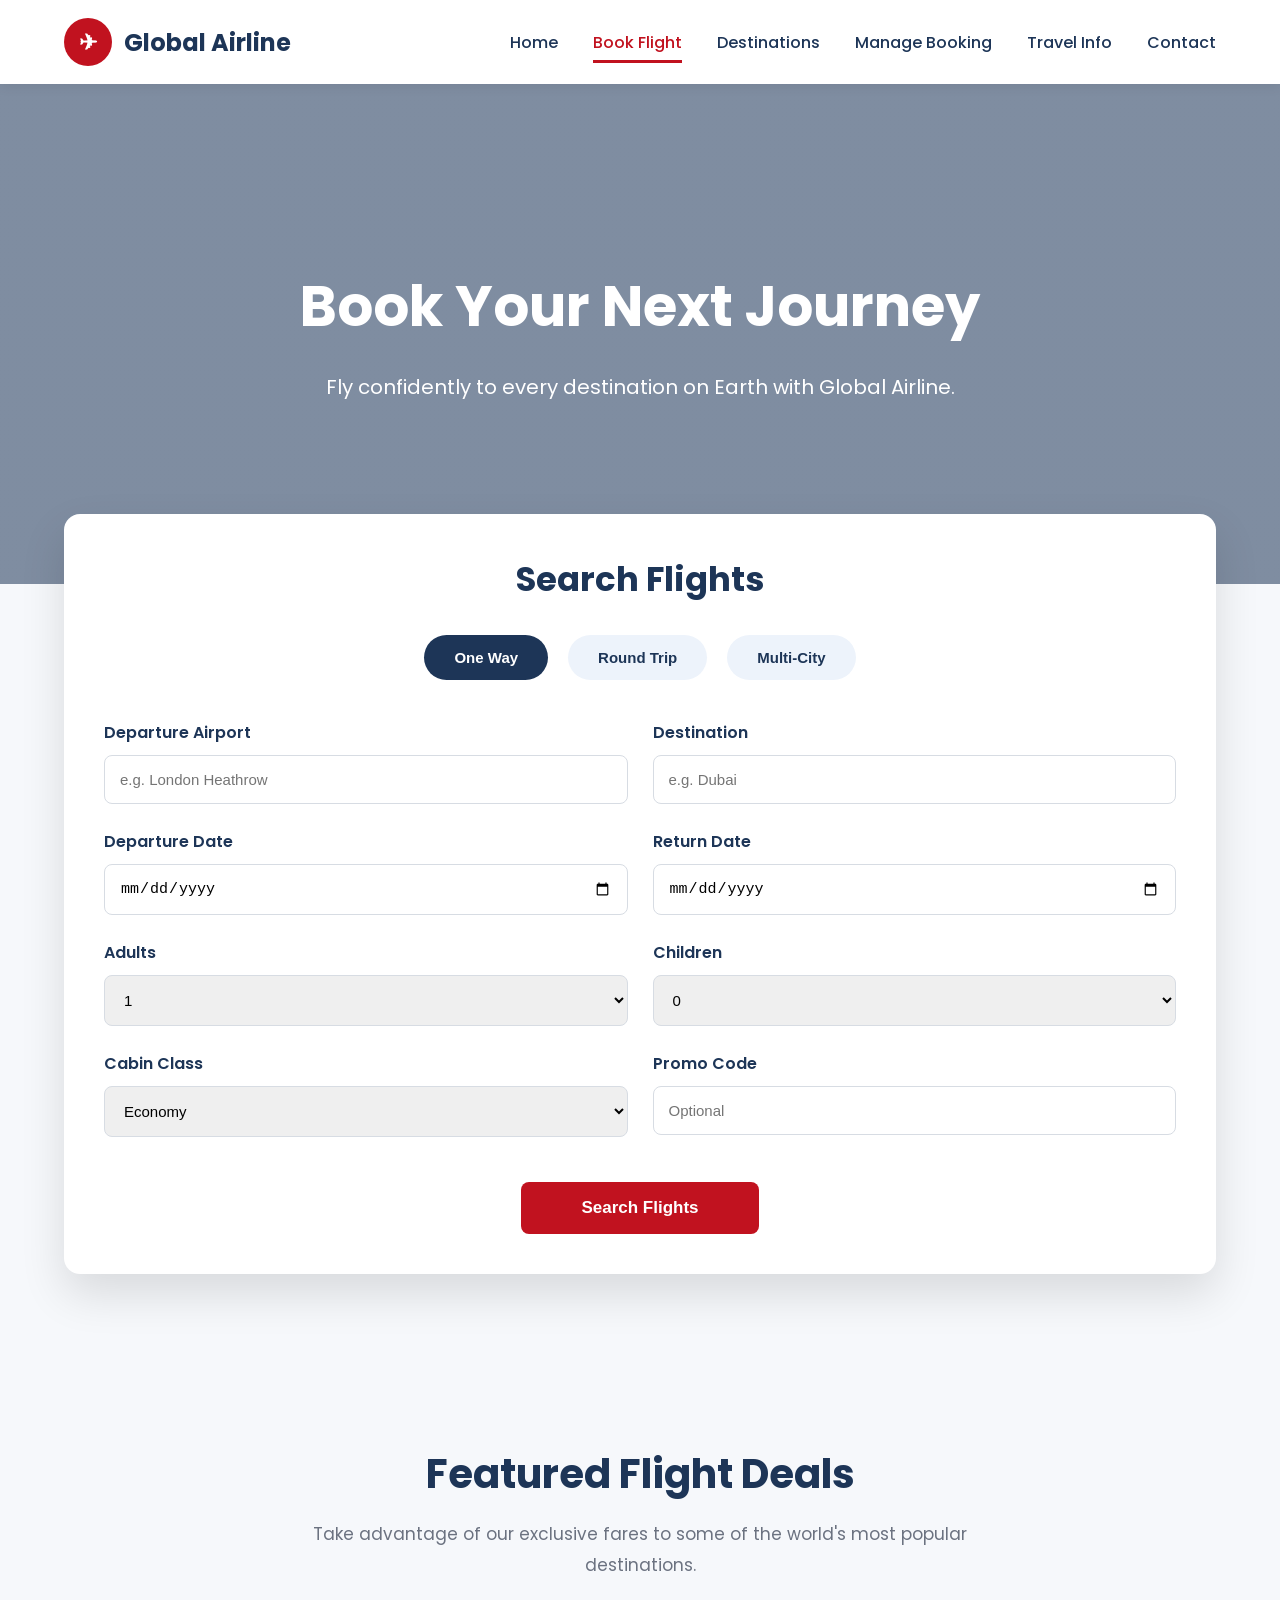
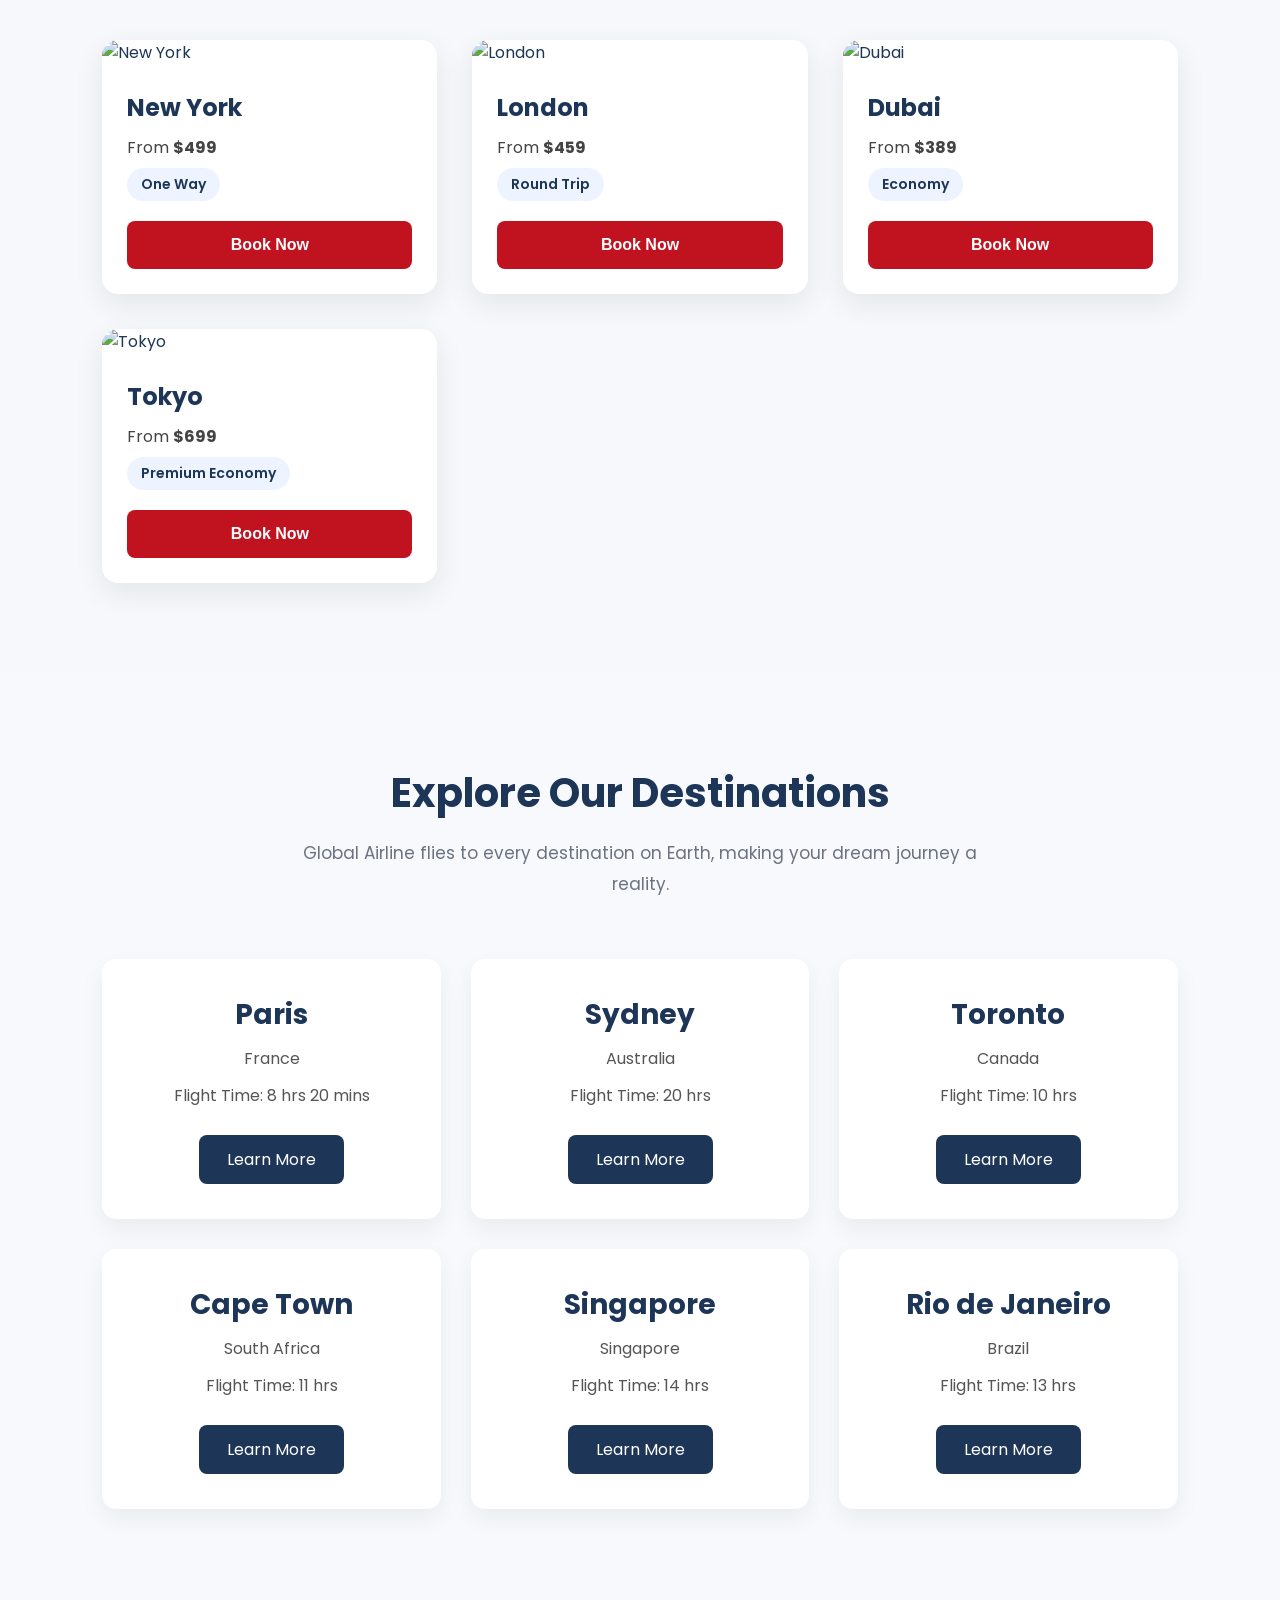
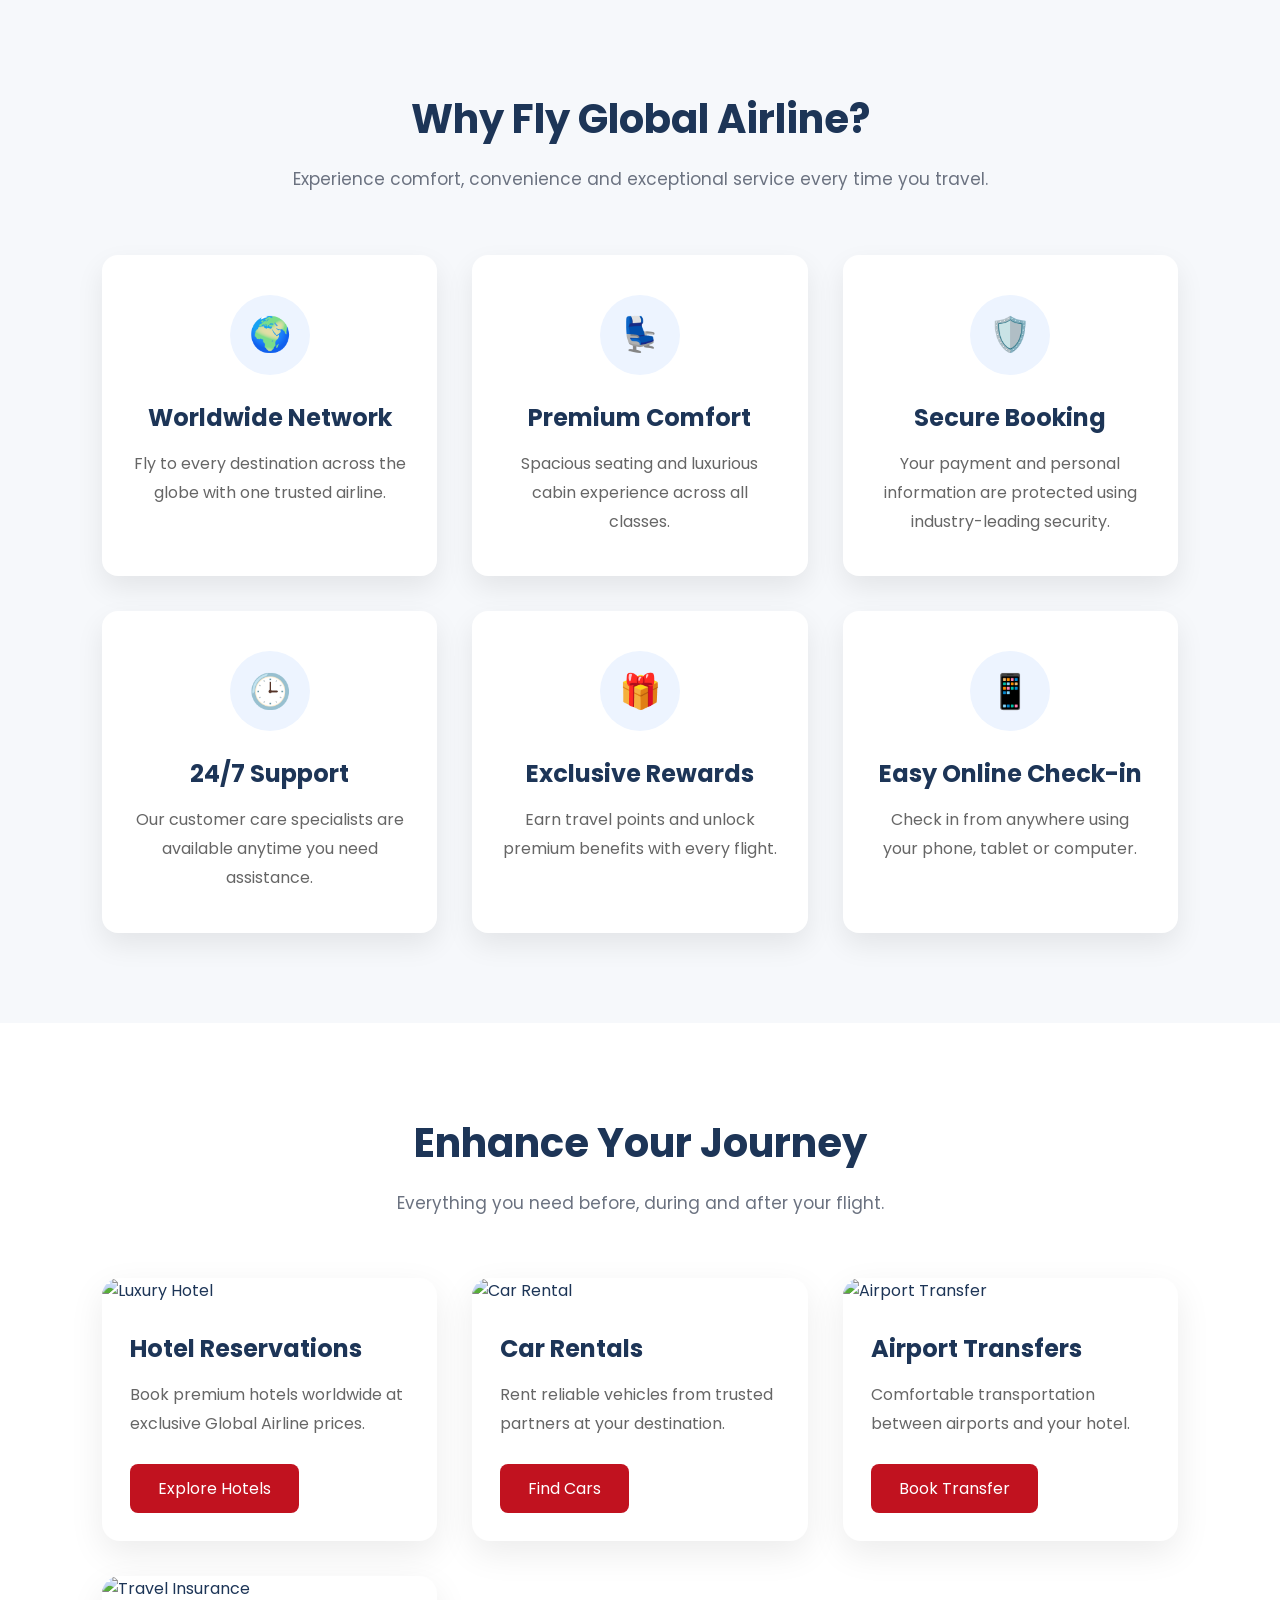
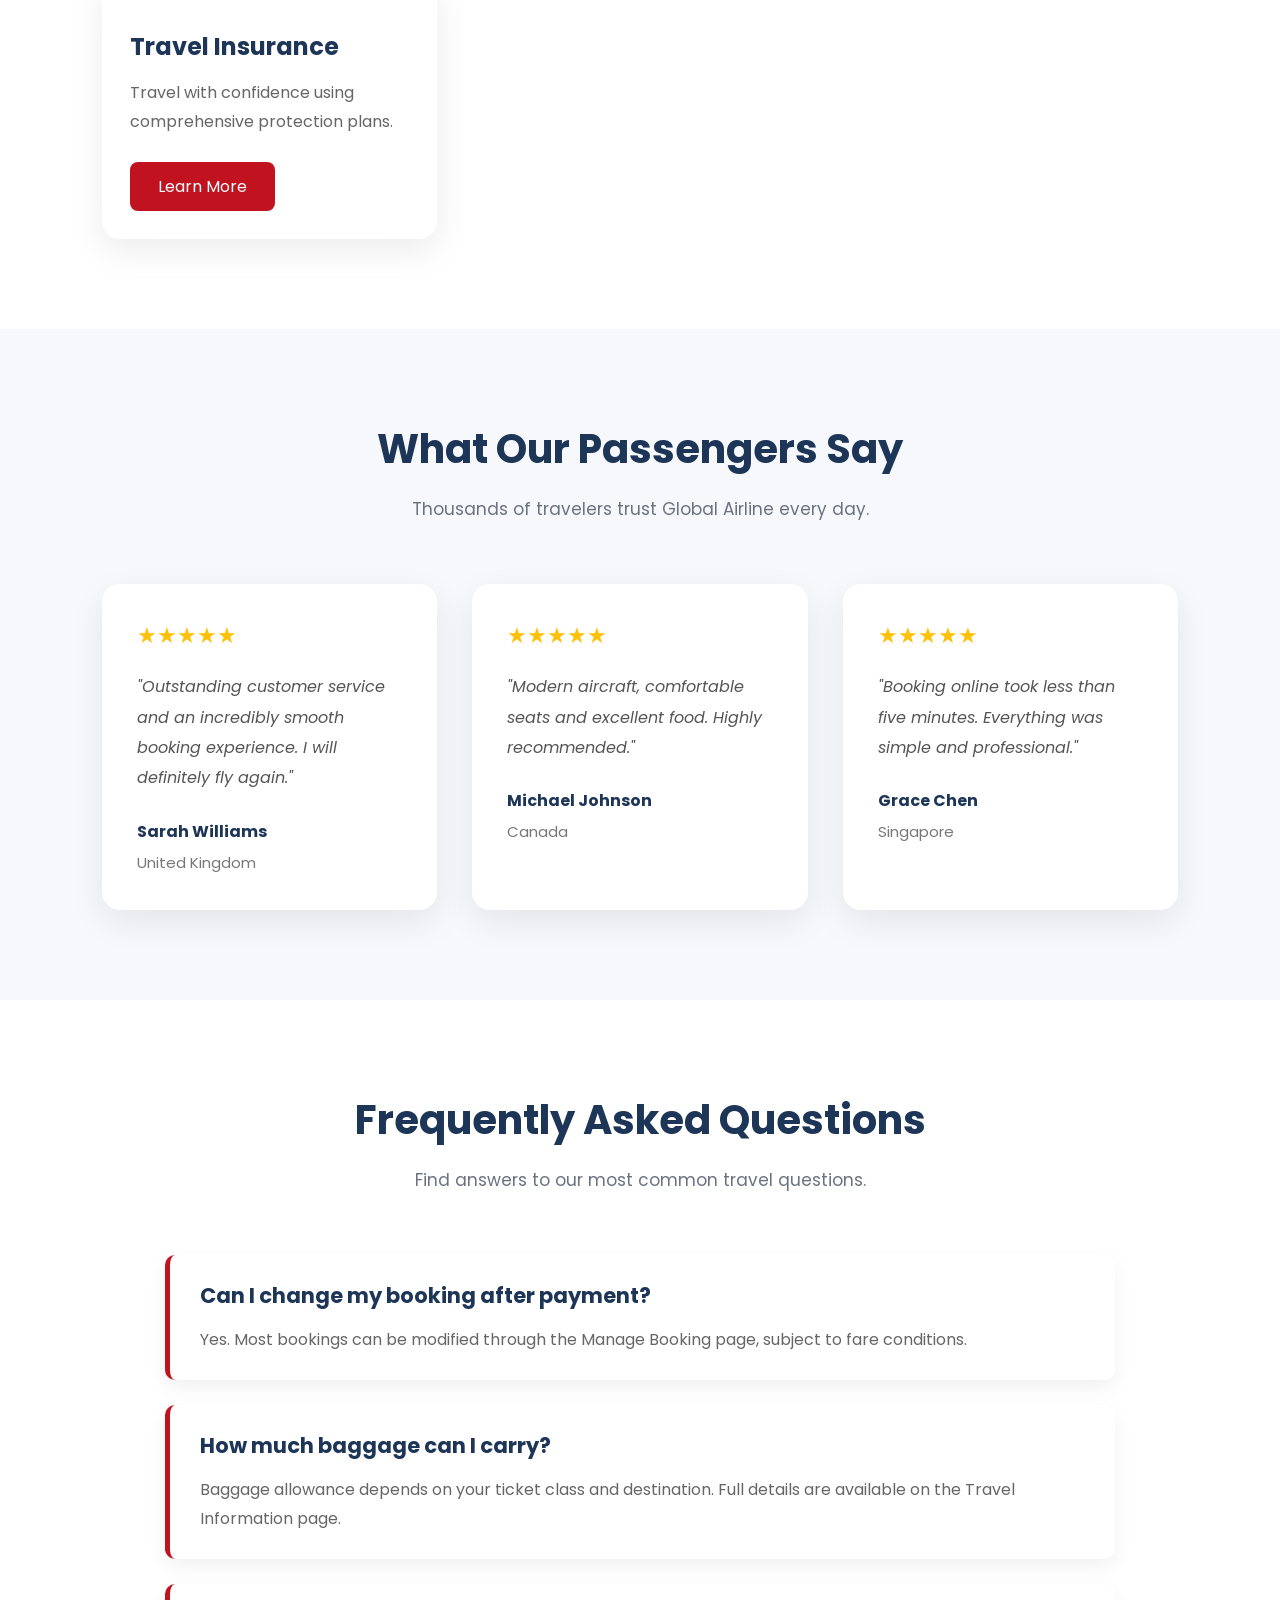
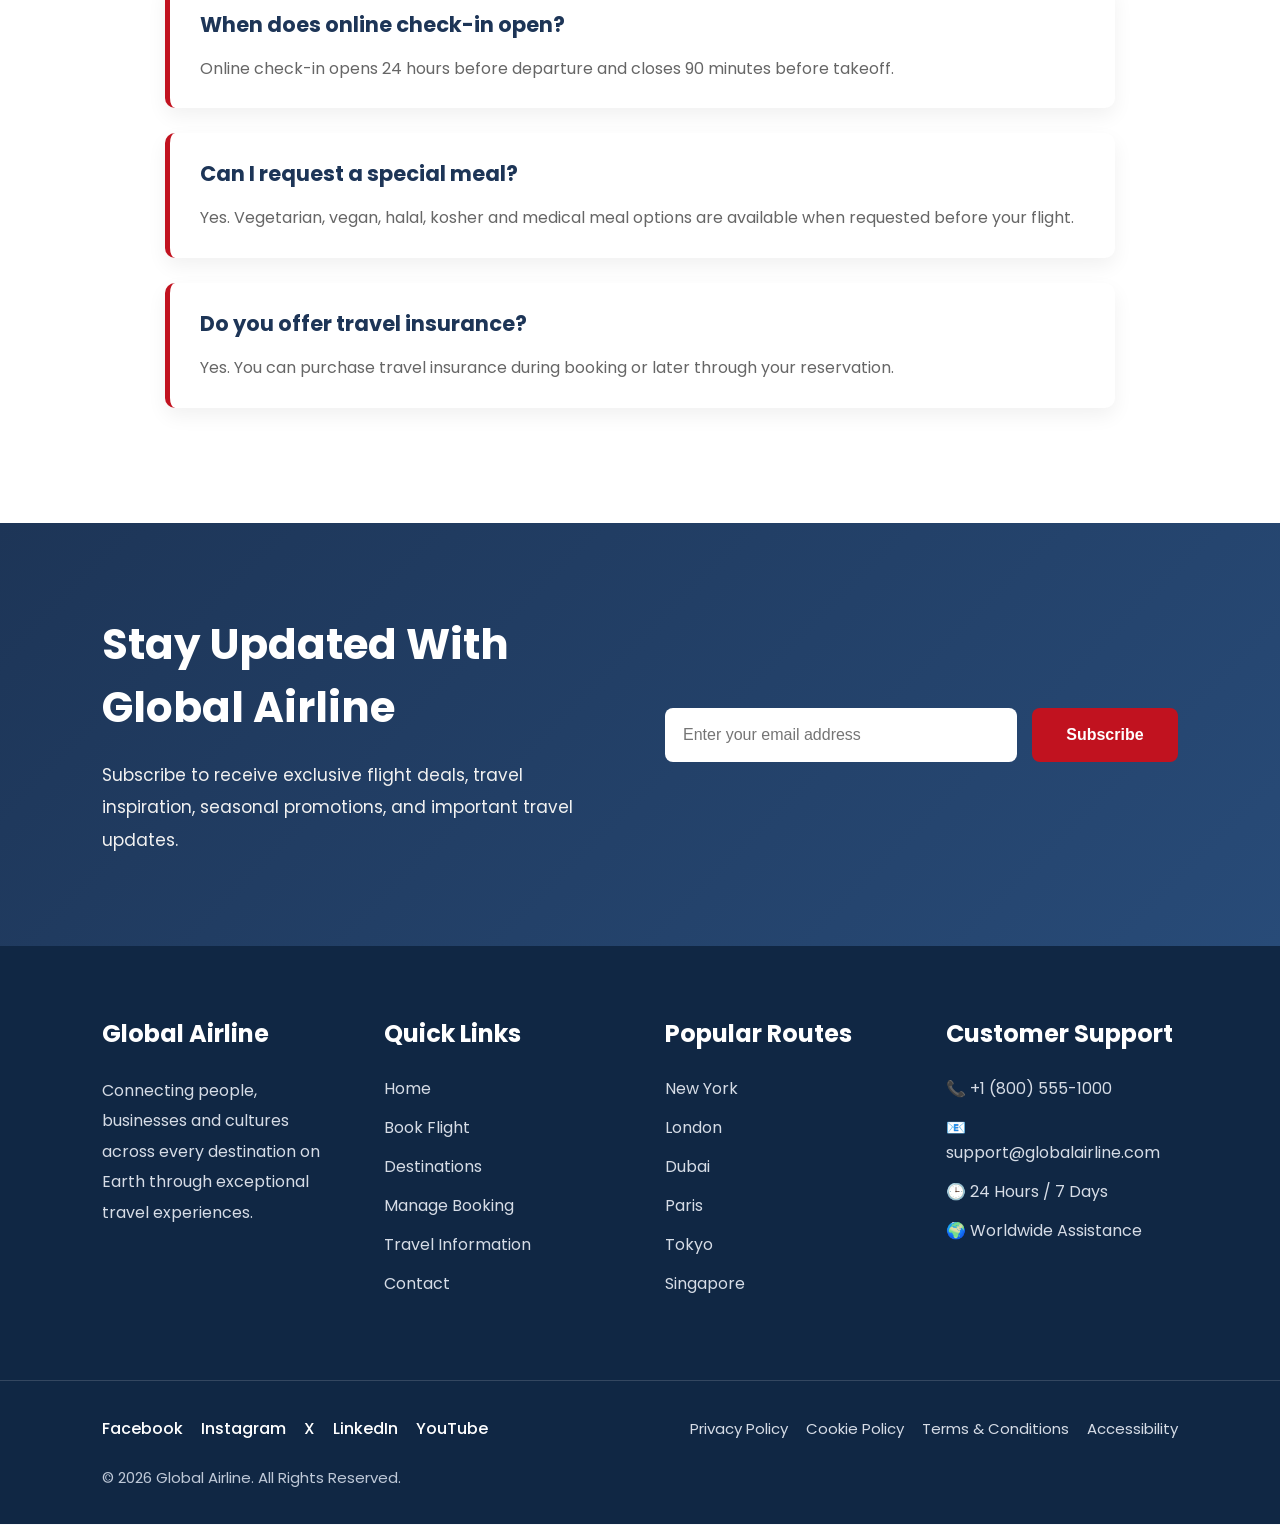
==== book.html @ 3d2a1fcb "first commit" ====
<!DOCTYPE html>
<html lang="en">

<head>

    <!-- ==================================================
         GLOBAL AIRLINE
         Book Flight Page
         Developed using HTML5
    =================================================== -->

    <meta charset="UTF-8">

    <meta name="viewport"
          content="width=device-width, initial-scale=1.0">

    <title>Book Flights | Global Airline</title>

    <!-- External Stylesheet -->
    <link rel="stylesheet" href="./Css/book.css">

    <!-- Google Fonts -->
    <link rel="preconnect" href="https://fonts.googleapis.com">

    <link rel="preconnect"
          href="https://fonts.gstatic.com"
          crossorigin>

    <link href="https://fonts.googleapis.com/css2?family=Poppins:wght@300;400;500;600;700&display=swap"
          rel="stylesheet">

</head>

<body>

<!-- ==================================================
     HEADER SECTION
=================================================== -->

<header>

    <nav class="navbar">

        <!-- Airline Logo -->

        <div class="logo">

            <div class="logo-icon">
                ✈
            </div>

            <h2>Global Airline</h2>

        </div>

        <!-- Navigation Links -->

        <ul>

            <li><a href="index.html">Home</a></li>

            <li>
                <a class="active"
                   href="book-flight.html">
                   Book Flight
                </a>
            </li>

            <li>
                <a href="destinations.html">
                    Destinations
                </a>
            </li>

            <li>
                <a href="manage-booking.html">
                    Manage Booking
                </a>
            </li>

            <li>
                <a href="travel-info.html">
                    Travel Info
                </a>
            </li>

            <li>
                <a href="contact.html">
                    Contact
                </a>
            </li>

        </ul>

    </nav>

</header>

<!-- ==================================================
     HERO SECTION
=================================================== -->

<section class="hero">

    <div class="hero-overlay">

        <div class="hero-content">

            <h1>
                Book Your Next Journey
            </h1>

            <p>

                Fly confidently to every destination on Earth with
                Global Airline.

            </p>

        </div>

    </div>

</section>

<!-- ==================================================
     BOOKING SEARCH SECTION
=================================================== -->

<section class="booking">

    <div class="booking-container">

        <h2>
            Search Flights
        </h2>

        <!-- Flight Type Tabs -->

        <div class="trip-types">

            <button class="selected">

                One Way

            </button>

            <button>

                Round Trip

            </button>

            <button>

                Multi-City

            </button>

        </div>

        <!-- =====================================
             Flight Booking Form
        ====================================== -->

        <form>

            <!-- Departure -->

            <div class="form-group">

                <label>

                    Departure Airport

                </label>

                <input
                    type="text"
                    placeholder="e.g. London Heathrow">

            </div>

            <!-- Destination -->

            <div class="form-group">

                <label>

                    Destination

                </label>

                <input
                    type="text"
                    placeholder="e.g. Dubai">

            </div>

            <!-- Departure Date -->

            <div class="form-group">

                <label>

                    Departure Date

                </label>

                <input
                    type="date">

            </div>

            <!-- Return Date -->

            <div class="form-group">

                <label>

                    Return Date

                </label>

                <input
                    type="date">

            </div>

            <!-- Adults -->

            <div class="form-group">

                <label>

                    Adults

                </label>

                <select>

                    <option>1</option>

                    <option>2</option>

                    <option>3</option>

                    <option>4</option>

                    <option>5+</option>

                </select>

            </div>

            <!-- Children -->

            <div class="form-group">

                <label>

                    Children

                </label>

                <select>

                    <option>0</option>

                    <option>1</option>

                    <option>2</option>

                    <option>3</option>

                    <option>4+</option>

                </select>

            </div>

            <!-- Cabin -->

            <div class="form-group">

                <label>

                    Cabin Class

                </label>

                <select>

                    <option>Economy</option>

                    <option>Premium Economy</option>

                    <option>Business</option>

                    <option>First Class</option>

                </select>

            </div>

            <!-- Promo Code -->

            <div class="form-group">

                <label>

                    Promo Code

                </label>

                <input
                    type="text"
                    placeholder="Optional">

            </div>

            <!-- Search Button -->

            <div class="search-button">

                <button>

                    Search Flights

                </button>

            </div>

        </form>

    </div>

</section>

<!-- ==================================================
     FEATURED FLIGHT DEALS SECTION
=================================================== -->

<section class="flight-deals">

    <div class="section-title">

        <h2>Featured Flight Deals</h2>

        <p>
            Take advantage of our exclusive fares to some of the world's most popular destinations.
        </p>

    </div>

    <div class="deals-grid">

        <!-- Deal Card 1 -->
        <div class="deal-card">

            <img src="https://images.unsplash.com/photo-1538970272646-f61fabb3a8a2?auto=format&fit=crop&w=900&q=80" alt="New York">

            <div class="deal-content">

                <h3>New York</h3>

                <p>From <strong>$499</strong></p>

                <span>One Way</span>

                <button>Book Now</button>

            </div>

        </div>

        <!-- Deal Card 2 -->
        <div class="deal-card">

            <img src="https://images.unsplash.com/photo-1513635269975-59663e0ac1ad?auto=format&fit=crop&w=900&q=80" alt="London">

            <div class="deal-content">

                <h3>London</h3>

                <p>From <strong>$459</strong></p>

                <span>Round Trip</span>

                <button>Book Now</button>

            </div>

        </div>

        <!-- Deal Card 3 -->
        <div class="deal-card">

            <img src="https://images.unsplash.com/photo-1512453979798-5ea266f8880c?auto=format&fit=crop&w=900&q=80" alt="Dubai">

            <div class="deal-content">

                <h3>Dubai</h3>

                <p>From <strong>$389</strong></p>

                <span>Economy</span>

                <button>Book Now</button>

            </div>

        </div>

        <!-- Deal Card 4 -->
        <div class="deal-card">

            <img src="https://images.unsplash.com/photo-1540959733332-eab4deabeeaf?auto=format&fit=crop&w=900&q=80" alt="Tokyo">

            <div class="deal-content">

                <h3>Tokyo</h3>

                <p>From <strong>$699</strong></p>

                <span>Premium Economy</span>

                <button>Book Now</button>

            </div>

        </div>

    </div>

</section>


<!-- ==================================================
     POPULAR DESTINATIONS SECTION
=================================================== -->

<section class="popular-destinations">

    <div class="section-title">

        <h2>Explore Our Destinations</h2>

        <p>
            Global Airline flies to every destination on Earth, making your dream journey a reality.
        </p>

    </div>

    <div class="destination-grid">

        <!-- Destination -->

        <div class="destination-card">

            <h3>Paris</h3>

            <p>France</p>

            <p>Flight Time: 8 hrs 20 mins</p>

            <a href="#">Learn More</a>

        </div>

        <div class="destination-card">

            <h3>Sydney</h3>

            <p>Australia</p>

            <p>Flight Time: 20 hrs</p>

            <a href="#">Learn More</a>

        </div>

        <div class="destination-card">

            <h3>Toronto</h3>

            <p>Canada</p>

            <p>Flight Time: 10 hrs</p>

            <a href="#">Learn More</a>

        </div>

        <div class="destination-card">

            <h3>Cape Town</h3>

            <p>South Africa</p>

            <p>Flight Time: 11 hrs</p>

            <a href="#">Learn More</a>

        </div>

        <div class="destination-card">

            <h3>Singapore</h3>

            <p>Singapore</p>

            <p>Flight Time: 14 hrs</p>

            <a href="#">Learn More</a>

        </div>

        <div class="destination-card">

            <h3>Rio de Janeiro</h3>

            <p>Brazil</p>

            <p>Flight Time: 13 hrs</p>

            <a href="#">Learn More</a>

        </div>

    </div>

</section>


<!-- ==================================================
     WHY FLY GLOBAL AIRLINE
=================================================== -->

<section class="why-us">

    <div class="section-title">

        <h2>Why Fly Global Airline?</h2>

        <p>
            Experience comfort, convenience and exceptional service every time you travel.
        </p>

    </div>

    <div class="benefits-grid">

        <div class="benefit">

            <div class="icon">🌍</div>

            <h3>Worldwide Network</h3>

            <p>
                Fly to every destination across the globe with one trusted airline.
            </p>

        </div>

        <div class="benefit">

            <div class="icon">💺</div>

            <h3>Premium Comfort</h3>

            <p>
                Spacious seating and luxurious cabin experience across all classes.
            </p>

        </div>

        <div class="benefit">

            <div class="icon">🛡️</div>

            <h3>Secure Booking</h3>

            <p>
                Your payment and personal information are protected using industry-leading security.
            </p>

        </div>

        <div class="benefit">

            <div class="icon">🕒</div>

            <h3>24/7 Support</h3>

            <p>
                Our customer care specialists are available anytime you need assistance.
            </p>

        </div>

        <div class="benefit">

            <div class="icon">🎁</div>

            <h3>Exclusive Rewards</h3>

            <p>
                Earn travel points and unlock premium benefits with every flight.
            </p>

        </div>

        <div class="benefit">

            <div class="icon">📱</div>

            <h3>Easy Online Check-in</h3>

            <p>
                Check in from anywhere using your phone, tablet or computer.
            </p>

        </div>

    </div>

</section>

<!-- ==================================================
     TRAVEL EXTRAS SECTION
     Additional travel services offered by Global Airline
=================================================== -->

<section class="travel-extras">

    <div class="section-title">

        <h2>Enhance Your Journey</h2>

        <p>
            Everything you need before, during and after your flight.
        </p>

    </div>

    <div class="extras-grid">

        <!-- Hotel Booking -->

        <div class="extra-card">

            <img src="https://images.unsplash.com/photo-1566073771259-6a8506099945?auto=format&fit=crop&w=900&q=80"
                 alt="Luxury Hotel">

            <div class="extra-content">

                <h3>Hotel Reservations</h3>

                <p>
                    Book premium hotels worldwide at exclusive Global Airline prices.
                </p>

                <a href="#">Explore Hotels</a>

            </div>

        </div>


        <!-- Car Rental -->

        <div class="extra-card">

            <img src="https://images.unsplash.com/photo-1503376780353-7e6692767b70?auto=format&fit=crop&w=900&q=80"
                 alt="Car Rental">

            <div class="extra-content">

                <h3>Car Rentals</h3>

                <p>
                    Rent reliable vehicles from trusted partners at your destination.
                </p>

                <a href="#">Find Cars</a>

            </div>

        </div>


        <!-- Airport Transfer -->

        <div class="extra-card">

            <img src="https://images.unsplash.com/photo-1494515843206-f3117d3f51b7?auto=format&fit=crop&w=900&q=80"
                 alt="Airport Transfer">

            <div class="extra-content">

                <h3>Airport Transfers</h3>

                <p>
                    Comfortable transportation between airports and your hotel.
                </p>

                <a href="#">Book Transfer</a>

            </div>

        </div>


        <!-- Travel Insurance -->

        <div class="extra-card">

            <img src="https://images.unsplash.com/photo-1450101499163-c8848c66ca85?auto=format&fit=crop&w=900&q=80"
                 alt="Travel Insurance">

            <div class="extra-content">

                <h3>Travel Insurance</h3>

                <p>
                    Travel with confidence using comprehensive protection plans.
                </p>

                <a href="#">Learn More</a>

            </div>

        </div>

    </div>

</section>


<!-- ==================================================
     CUSTOMER TESTIMONIALS
=================================================== -->

<section class="testimonials">

    <div class="section-title">

        <h2>What Our Passengers Say</h2>

        <p>
            Thousands of travelers trust Global Airline every day.
        </p>

    </div>

    <div class="testimonial-grid">

        <!-- Testimonial -->

        <div class="testimonial-card">

            <div class="stars">

                ★★★★★

            </div>

            <p>

                "Outstanding customer service and an incredibly smooth
                booking experience. I will definitely fly again."

            </p>

            <h4>

                Sarah Williams

            </h4>

            <span>United Kingdom</span>

        </div>


        <div class="testimonial-card">

            <div class="stars">

                ★★★★★

            </div>

            <p>

                "Modern aircraft, comfortable seats and excellent food.
                Highly recommended."

            </p>

            <h4>

                Michael Johnson

            </h4>

            <span>Canada</span>

        </div>


        <div class="testimonial-card">

            <div class="stars">

                ★★★★★

            </div>

            <p>

                "Booking online took less than five minutes.
                Everything was simple and professional."

            </p>

            <h4>

                Grace Chen

            </h4>

            <span>Singapore</span>

        </div>

    </div>

</section>


<!-- ==================================================
     FREQUENTLY ASKED QUESTIONS
=================================================== -->

<section class="faq">

    <div class="section-title">

        <h2>Frequently Asked Questions</h2>

        <p>

            Find answers to our most common travel questions.

        </p>

    </div>

    <div class="faq-container">

        <!-- Question -->

        <div class="faq-item">

            <h3>

                Can I change my booking after payment?

            </h3>

            <p>

                Yes. Most bookings can be modified through the
                Manage Booking page, subject to fare conditions.

            </p>

        </div>


        <div class="faq-item">

            <h3>

                How much baggage can I carry?

            </h3>

            <p>

                Baggage allowance depends on your ticket class and
                destination. Full details are available on the
                Travel Information page.

            </p>

        </div>


        <div class="faq-item">

            <h3>

                When does online check-in open?

            </h3>

            <p>

                Online check-in opens 24 hours before departure
                and closes 90 minutes before takeoff.

            </p>

        </div>


        <div class="faq-item">

            <h3>

                Can I request a special meal?

            </h3>

            <p>

                Yes. Vegetarian, vegan, halal, kosher and medical
                meal options are available when requested before
                your flight.

            </p>

        </div>


        <div class="faq-item">

            <h3>

                Do you offer travel insurance?

            </h3>

            <p>

                Yes. You can purchase travel insurance during
                booking or later through your reservation.

            </p>

        </div>

    </div>

</section>

<!-- ==================================================
     NEWSLETTER SECTION
     Encourage visitors to subscribe for updates
=================================================== -->

<section class="newsletter">

    <div class="newsletter-container">

        <div class="newsletter-text">

            <h2>
                Stay Updated With Global Airline
            </h2>

            <p>

                Subscribe to receive exclusive flight deals,
                travel inspiration, seasonal promotions,
                and important travel updates.

            </p>

        </div>

        <!-- Newsletter Form -->

        <form class="newsletter-form">

            <input
                type="email"
                placeholder="Enter your email address"
                required>

            <button type="submit">

                Subscribe

            </button>

        </form>

    </div>

</section>


<!-- ==================================================
     FOOTER SECTION
=================================================== -->

<footer>

    <div class="footer-container">

        <!-- Company Information -->

        <div class="footer-column">

            <h3>

                Global Airline

            </h3>

            <p>

                Connecting people, businesses and cultures
                across every destination on Earth through
                exceptional travel experiences.

            </p>

        </div>


        <!-- Quick Links -->

        <div class="footer-column">

            <h3>

                Quick Links

            </h3>

            <ul>

                <li><a href="index.html">Home</a></li>

                <li><a href="book-flight.html">Book Flight</a></li>

                <li><a href="destinations.html">Destinations</a></li>

                <li><a href="manage-booking.html">Manage Booking</a></li>

                <li><a href="travel-info.html">Travel Information</a></li>

                <li><a href="contact.html">Contact</a></li>

            </ul>

        </div>


        <!-- Popular Routes -->

        <div class="footer-column">

            <h3>

                Popular Routes

            </h3>

            <ul>

                <li><a href="#">New York</a></li>

                <li><a href="#">London</a></li>

                <li><a href="#">Dubai</a></li>

                <li><a href="#">Paris</a></li>

                <li><a href="#">Tokyo</a></li>

                <li><a href="#">Singapore</a></li>

            </ul>

        </div>


        <!-- Customer Support -->

        <div class="footer-column">

            <h3>

                Customer Support

            </h3>

            <ul>

                <li>📞 +1 (800) 555-1000</li>

                <li>📧 support@globalairline.com</li>

                <li>🕒 24 Hours / 7 Days</li>

                <li>🌍 Worldwide Assistance</li>

            </ul>

        </div>

    </div>


    <!-- Footer Divider -->

    <hr>


    <!-- Bottom Footer -->

    <div class="footer-bottom">

        <div class="social-links">

            <a href="#">Facebook</a>

            <a href="#">Instagram</a>

            <a href="#">X</a>

            <a href="#">LinkedIn</a>

            <a href="#">YouTube</a>

        </div>

        <div class="legal-links">

            <a href="#">Privacy Policy</a>

            <a href="#">Cookie Policy</a>

            <a href="#">Terms & Conditions</a>

            <a href="#">Accessibility</a>

        </div>

        <p>

            © 2026 Global Airline.
            All Rights Reserved.

        </p>

    </div>

</footer>


</body>

</html>
---- Css/book.css ----
/* ==========================================================
   GLOBAL AIRLINE
   BOOK FLIGHT PAGE STYLESHEET
   File: booking.css
   Author: ChatGPT

   Theme Colors:
   Yankee Blue : #1D3557
   Yankee Red  : #C1121F

   This stylesheet styles Part 1 of the
   Book Flight page.
========================================================== */


/* ==========================================================
   CSS RESET
========================================================== */

*{
    margin:0;
    padding:0;
    box-sizing:border-box;
}


/* ==========================================================
   BODY
========================================================== */

body{

    font-family:'Poppins',sans-serif;

    background:#f6f8fb;

    color:#1D3557;

}


/* ==========================================================
   HEADER
========================================================== */

header{

    background:#ffffff;

    box-shadow:0 2px 12px rgba(0,0,0,.08);

    position:sticky;

    top:0;

    z-index:1000;

}


/* ==========================================================
   NAVIGATION
========================================================== */

.navbar{

    width:90%;

    margin:auto;

    display:flex;

    justify-content:space-between;

    align-items:center;

    padding:18px 0;

}


/* ==========================================================
   LOGO
========================================================== */

.logo{

    display:flex;

    align-items:center;

    gap:12px;

}


.logo-icon{

    width:48px;

    height:48px;

    background:#C1121F;

    color:#fff;

    border-radius:50%;

    display:flex;

    justify-content:center;

    align-items:center;

    font-size:22px;

    font-weight:bold;

}


.logo h2{

    color:#1D3557;

    font-size:24px;

    font-weight:700;

}


/* ==========================================================
   NAVIGATION LINKS
========================================================== */

.navbar ul{

    display:flex;

    list-style:none;

    gap:35px;

}


.navbar ul li a{

    text-decoration:none;

    color:#1D3557;

    font-weight:500;

    transition:.3s;

}


.navbar ul li a:hover{

    color:#C1121F;

}


/* Active Navigation */

.active{

    color:#C1121F !important;

    border-bottom:3px solid #C1121F;

    padding-bottom:6px;

}


/* ==========================================================
   HERO SECTION
========================================================== */

.hero{

    height:500px;

    background-image:
    linear-gradient(rgba(29,53,87,.55),
    rgba(29,53,87,.55)),
    url("https://images.unsplash.com/photo-1436491865332-7a61a109cc05?auto=format&fit=crop&w=1600&q=80");

    background-size:cover;

    background-position:center;

    display:flex;

    justify-content:center;

    align-items:center;

}


/* Overlay */

.hero-overlay{

    width:100%;

    text-align:center;

    color:#fff;

}


/* Hero Content */

.hero-content h1{

    font-size:56px;

    margin-bottom:20px;

    font-weight:700;

}


.hero-content p{

    font-size:20px;

    width:70%;

    margin:auto;

    line-height:1.8;

}


/* ==========================================================
   BOOKING SECTION
========================================================== */

.booking{

    margin-top:-70px;

    padding:0 0 80px;

}


/* Booking Card */

.booking-container{

    width:90%;

    max-width:1200px;

    margin:auto;

    background:#ffffff;

    padding:40px;

    border-radius:16px;

    box-shadow:0 20px 45px rgba(0,0,0,.12);

}


/* Heading */

.booking-container h2{

    text-align:center;

    margin-bottom:30px;

    font-size:34px;

    color:#1D3557;

}


/* ==========================================================
   TRIP BUTTONS
========================================================== */

.trip-types{

    display:flex;

    justify-content:center;

    gap:20px;

    margin-bottom:40px;

}


.trip-types button{

    padding:14px 30px;

    border:none;

    background:#edf3fb;

    color:#1D3557;

    border-radius:40px;

    cursor:pointer;

    font-size:15px;

    font-weight:600;

    transition:.3s;

}


.trip-types button:hover{

    background:#C1121F;

    color:white;

}


/* Selected Button */

.selected{

    background:#1D3557 !important;

    color:#fff !important;

}


/* ==========================================================
   FORM
========================================================== */

form{

    display:grid;

    grid-template-columns:repeat(2,1fr);

    gap:25px;

}


/* ==========================================================
   FORM GROUP
========================================================== */

.form-group{

    display:flex;

    flex-direction:column;

}


.form-group label{

    margin-bottom:10px;

    font-weight:600;

    color:#1D3557;

}


/* ==========================================================
   INPUTS
========================================================== */

.form-group input,

.form-group select{

    padding:15px;

    border:1px solid #d7dce3;

    border-radius:8px;

    font-size:15px;

    outline:none;

    transition:.3s;

}


.form-group input:focus,

.form-group select:focus{

    border-color:#C1121F;

    box-shadow:0 0 8px rgba(193,18,31,.15);

}


/* ==========================================================
   SEARCH BUTTON
========================================================== */

.search-button{

    grid-column:span 2;

    display:flex;

    justify-content:center;

    margin-top:20px;

}


.search-button button{

    background:#C1121F;

    color:white;

    border:none;

    padding:16px 60px;

    border-radius:8px;

    cursor:pointer;

    font-size:17px;

    font-weight:600;

    transition:.3s;

}


.search-button button:hover{

    background:#1D3557;

}


/* ==========================================================
   RESPONSIVE DESIGN
========================================================== */

@media(max-width:1000px){

    .navbar{

        flex-direction:column;

        gap:25px;

    }

    .navbar ul{

        flex-wrap:wrap;

        justify-content:center;

        gap:20px;

    }

    .hero-content h1{

        font-size:44px;

    }

    .hero-content p{

        width:90%;

    }

}


@media(max-width:768px){

    form{

        grid-template-columns:1fr;

    }

    .search-button{

        grid-column:span 1;

    }

    .trip-types{

        flex-direction:column;

        align-items:center;

    }

    .hero{

        height:400px;

    }

    .hero-content h1{

        font-size:34px;

    }

    .booking-container{

        padding:25px;

    }

}


@media(max-width:500px){

    .logo h2{

        font-size:20px;

    }

    .hero-content h1{

        font-size:28px;

    }

    .hero-content p{

        font-size:16px;

    }

    .booking-container h2{

        font-size:28px;

    }

}

/* ==========================================================
   GLOBAL AIRLINE
   BOOK FLIGHT PAGE
   PART 2A STYLESHEET

   Sections Included
   -----------------
   1. Shared Section Title
   2. Featured Flight Deals
   3. Popular Destinations
   4. Why Fly Global Airline
   5. Responsive Design

========================================================== */


/* ==========================================================
   SHARED SECTION STYLING
========================================================== */

.flight-deals,
.popular-destinations,
.why-us{

    padding:90px 8%;

}


.section-title{

    text-align:center;

    margin-bottom:60px;

}


.section-title h2{

    font-size:40px;

    color:#1D3557;

    margin-bottom:15px;

    font-weight:700;

}


.section-title p{

    color:#6b7280;

    font-size:17px;

    max-width:700px;

    margin:auto;

    line-height:1.8;

}


/* ==========================================================
   FEATURED FLIGHT DEALS
========================================================== */

.deals-grid{

    display:grid;

    grid-template-columns:repeat(auto-fit,minmax(280px,1fr));

    gap:35px;

}


.deal-card{

    background:#ffffff;

    border-radius:16px;

    overflow:hidden;

    box-shadow:0 10px 30px rgba(0,0,0,.08);

    transition:.35s;

}


.deal-card:hover{

    transform:translateY(-10px);

    box-shadow:0 18px 40px rgba(0,0,0,.12);

}


.deal-card img{

    width:100%;

    height:220px;

    object-fit:cover;

}


.deal-content{

    padding:25px;

}


.deal-content h3{

    color:#1D3557;

    margin-bottom:10px;

    font-size:24px;

}


.deal-content p{

    margin-bottom:8px;

    color:#444;

}


.deal-content span{

    display:inline-block;

    background:#edf4ff;

    color:#1D3557;

    padding:6px 14px;

    border-radius:30px;

    margin-bottom:20px;

    font-size:14px;

    font-weight:600;

}


.deal-content button{

    width:100%;

    border:none;

    background:#C1121F;

    color:#fff;

    padding:15px;

    border-radius:8px;

    cursor:pointer;

    font-size:16px;

    font-weight:600;

    transition:.3s;

}


.deal-content button:hover{

    background:#1D3557;

}


/* ==========================================================
   POPULAR DESTINATIONS
========================================================== */

.popular-destinations{

    background:#f7f9fc;

}


.destination-grid{

    display:grid;

    grid-template-columns:repeat(auto-fit,minmax(280px,1fr));

    gap:30px;

}


.destination-card{

    background:#ffffff;

    padding:35px;

    border-radius:14px;

    text-align:center;

    box-shadow:0 10px 25px rgba(0,0,0,.06);

    transition:.35s;

}


.destination-card:hover{

    transform:translateY(-8px);

}


.destination-card h3{

    color:#1D3557;

    font-size:28px;

    margin-bottom:10px;

}


.destination-card p{

    margin-bottom:12px;

    color:#555;

}


.destination-card a{

    display:inline-block;

    margin-top:15px;

    text-decoration:none;

    background:#1D3557;

    color:#ffffff;

    padding:12px 28px;

    border-radius:8px;

    transition:.3s;

}


.destination-card a:hover{

    background:#C1121F;

}


/* ==========================================================
   WHY FLY GLOBAL AIRLINE
========================================================== */

.benefits-grid{

    display:grid;

    grid-template-columns:repeat(auto-fit,minmax(280px,1fr));

    gap:35px;

}


.benefit{

    background:#ffffff;

    text-align:center;

    padding:40px 30px;

    border-radius:16px;

    box-shadow:0 12px 28px rgba(0,0,0,.08);

    transition:.35s;

}


.benefit:hover{

    transform:translateY(-10px);

}


.icon{

    width:80px;

    height:80px;

    margin:auto;

    margin-bottom:25px;

    background:#edf4ff;

    border-radius:50%;

    display:flex;

    justify-content:center;

    align-items:center;

    font-size:34px;

}


.benefit h3{

    color:#1D3557;

    margin-bottom:15px;

    font-size:24px;

}


.benefit p{

    color:#666;

    line-height:1.8;

}


/* ==========================================================
   RESPONSIVE DESIGN
========================================================== */

@media(max-width:992px){

    .section-title h2{

        font-size:34px;

    }

}


@media(max-width:768px){

    .flight-deals,
    .popular-destinations,
    .why-us{

        padding:70px 6%;

    }

    .section-title{

        margin-bottom:45px;

    }

    .section-title h2{

        font-size:30px;

    }

    .section-title p{

        font-size:16px;

    }

}


@media(max-width:480px){

    .section-title h2{

        font-size:26px;

    }

    .deal-content{

        padding:20px;

    }

    .destination-card{

        padding:25px;

    }

    .benefit{

        padding:30px 20px;

    }

}

/*==========================================================
    GLOBAL AIRLINE
    BOOK FLIGHT PAGE

    PART 2B.1 STYLESHEET

    Sections Included
    -----------------
    1. Travel Extras
    2. Testimonials
    3. FAQ
    4. Responsive Design

==========================================================*/


/*==========================================================
    GENERAL SECTION SPACING
==========================================================*/

.travel-extras,
.testimonials,
.faq{

    padding:90px 8%;

}


/*==========================================================
    TRAVEL EXTRAS
==========================================================*/

.travel-extras{

    background:#ffffff;

}


.extras-grid{

    display:grid;

    grid-template-columns:repeat(auto-fit,minmax(280px,1fr));

    gap:35px;

}


.extra-card{

    background:#ffffff;

    border-radius:18px;

    overflow:hidden;

    box-shadow:0 12px 35px rgba(0,0,0,.08);

    transition:.35s;

}


.extra-card:hover{

    transform:translateY(-12px);

    box-shadow:0 20px 45px rgba(0,0,0,.12);

}


.extra-card img{

    width:100%;

    height:220px;

    object-fit:cover;

}


.extra-content{

    padding:28px;

}


.extra-content h3{

    color:#1D3557;

    margin-bottom:15px;

    font-size:24px;

}


.extra-content p{

    color:#666;

    line-height:1.8;

    margin-bottom:25px;

}


.extra-content a{

    display:inline-block;

    text-decoration:none;

    background:#C1121F;

    color:#fff;

    padding:12px 28px;

    border-radius:8px;

    transition:.3s;

}


.extra-content a:hover{

    background:#1D3557;

}


/*==========================================================
    TESTIMONIALS
==========================================================*/

.testimonials{

    background:#f6f8fb;

}


.testimonial-grid{

    display:grid;

    grid-template-columns:repeat(auto-fit,minmax(320px,1fr));

    gap:35px;

}


.testimonial-card{

    background:#ffffff;

    padding:35px;

    border-radius:18px;

    box-shadow:0 12px 35px rgba(0,0,0,.08);

    transition:.35s;

    position:relative;

}


.testimonial-card:hover{

    transform:translateY(-10px);

}


.stars{

    color:#FFC107;

    font-size:22px;

    margin-bottom:20px;

}


.testimonial-card p{

    color:#555;

    line-height:1.9;

    margin-bottom:25px;

    font-style:italic;

}


.testimonial-card h4{

    color:#1D3557;

    margin-bottom:6px;

}


.testimonial-card span{

    color:#777;

    font-size:15px;

}


/*==========================================================
    FAQ SECTION
==========================================================*/

.faq{

    background:#ffffff;

}


.faq-container{

    max-width:950px;

    margin:auto;

}


.faq-item{

    background:#ffffff;

    border-left:5px solid #C1121F;

    padding:25px 30px;

    margin-bottom:25px;

    border-radius:10px;

    box-shadow:0 8px 20px rgba(0,0,0,.06);

    transition:.3s;

}


.faq-item:hover{

    transform:translateX(8px);

}


.faq-item h3{

    color:#1D3557;

    margin-bottom:15px;

    font-size:21px;

}


.faq-item p{

    color:#666;

    line-height:1.8;

}


/*==========================================================
    RESPONSIVE DESIGN
==========================================================*/

@media(max-width:992px){

    .extras-grid{

        grid-template-columns:repeat(2,1fr);

    }

}


@media(max-width:768px){

    .travel-extras,
    .testimonials,
    .faq{

        padding:70px 6%;

    }

    .extras-grid,
    .testimonial-grid{

        grid-template-columns:1fr;

    }

    .extra-card img{

        height:200px;

    }

    .testimonial-card{

        padding:30px;

    }

}


@media(max-width:480px){

    .extra-content{

        padding:22px;

    }

    .extra-content h3{

        font-size:22px;

    }

    .faq-item{

        padding:20px;

    }

    .faq-item h3{

        font-size:19px;

    }

}


/*==========================================================
    GLOBAL AIRLINE
    BOOK FLIGHT PAGE

    PART 2B.2 STYLESHEET

    Sections Included
    -----------------
    1. Newsletter
    2. Footer
    3. Footer Bottom
    4. Responsive Design
==========================================================*/


/*==========================================================
    NEWSLETTER SECTION
==========================================================*/

.newsletter{

    background:linear-gradient(135deg,#1D3557,#284b78);

    color:#ffffff;

    padding:90px 8%;

}


.newsletter-container{

    max-width:1200px;

    margin:auto;

    display:flex;

    justify-content:space-between;

    align-items:center;

    gap:50px;

    flex-wrap:wrap;

}


.newsletter-text{

    flex:1;

    min-width:300px;

}


.newsletter-text h2{

    font-size:42px;

    margin-bottom:20px;

    font-weight:700;

}


.newsletter-text p{

    line-height:1.9;

    font-size:17px;

    color:#f1f1f1;

}


.newsletter-form{

    flex:1;

    min-width:320px;

    display:flex;

    gap:15px;

    flex-wrap:wrap;

}


.newsletter-form input{

    flex:1;

    min-width:220px;

    padding:18px;

    border:none;

    border-radius:8px;

    font-size:16px;

    outline:none;

}


.newsletter-form button{

    background:#C1121F;

    color:#ffffff;

    border:none;

    padding:18px 34px;

    border-radius:8px;

    cursor:pointer;

    font-size:16px;

    font-weight:600;

    transition:.3s;

}


.newsletter-form button:hover{

    background:#ffffff;

    color:#1D3557;

}


/*==========================================================
    FOOTER
==========================================================*/

footer{

    background:#102744;

    color:#ffffff;

}


.footer-container{

    max-width:1300px;

    margin:auto;

    padding:70px 8%;

    display:grid;

    grid-template-columns:repeat(auto-fit,minmax(230px,1fr));

    gap:50px;

}


/* Footer Titles */

.footer-column h3{

    margin-bottom:25px;

    font-size:24px;

    color:#ffffff;

}


/* Footer Paragraph */

.footer-column p{

    color:#d6dce6;

    line-height:1.9;

}


/* Footer Lists */

.footer-column ul{

    list-style:none;

}


.footer-column ul li{

    margin-bottom:14px;

    color:#d6dce6;

}


/* Footer Links */

.footer-column a{

    text-decoration:none;

    color:#d6dce6;

    transition:.3s;

}


.footer-column a:hover{

    color:#ffffff;

    padding-left:6px;

}


/* Divider */

footer hr{

    border:none;

    border-top:1px solid rgba(255,255,255,.15);

}


/*==========================================================
    FOOTER BOTTOM
==========================================================*/

.footer-bottom{

    max-width:1300px;

    margin:auto;

    padding:35px 8%;

    display:flex;

    justify-content:space-between;

    align-items:center;

    flex-wrap:wrap;

    gap:25px;

}


/* Social Links */

.social-links{

    display:flex;

    gap:18px;

    flex-wrap:wrap;

}


.social-links a{

    text-decoration:none;

    color:#ffffff;

    transition:.3s;

    font-weight:500;

}


.social-links a:hover{

    color:#C1121F;

}


/* Legal Links */

.legal-links{

    display:flex;

    gap:18px;

    flex-wrap:wrap;

}


.legal-links a{

    text-decoration:none;

    color:#d6dce6;

    font-size:15px;

    transition:.3s;

}


.legal-links a:hover{

    color:#ffffff;

}


.footer-bottom p{

    color:#bfc9d8;

    font-size:15px;

}


/*==========================================================
    RESPONSIVE DESIGN
==========================================================*/

@media(max-width:992px){

    .newsletter-container{

        flex-direction:column;

        text-align:center;

    }

    .newsletter-form{

        justify-content:center;

    }

}


@media(max-width:768px){

    .newsletter{

        padding:70px 6%;

    }

    .newsletter-text h2{

        font-size:32px;

    }

    .newsletter-form{

        flex-direction:column;

        width:100%;

    }

    .newsletter-form input,

    .newsletter-form button{

        width:100%;

    }

    .footer-bottom{

        flex-direction:column;

        text-align:center;

    }

}


@media(max-width:480px){

    .newsletter-text h2{

        font-size:28px;

    }

    .footer-container{

        padding:60px 6%;

    }

    .footer-column h3{

        font-size:22px;

    }

}
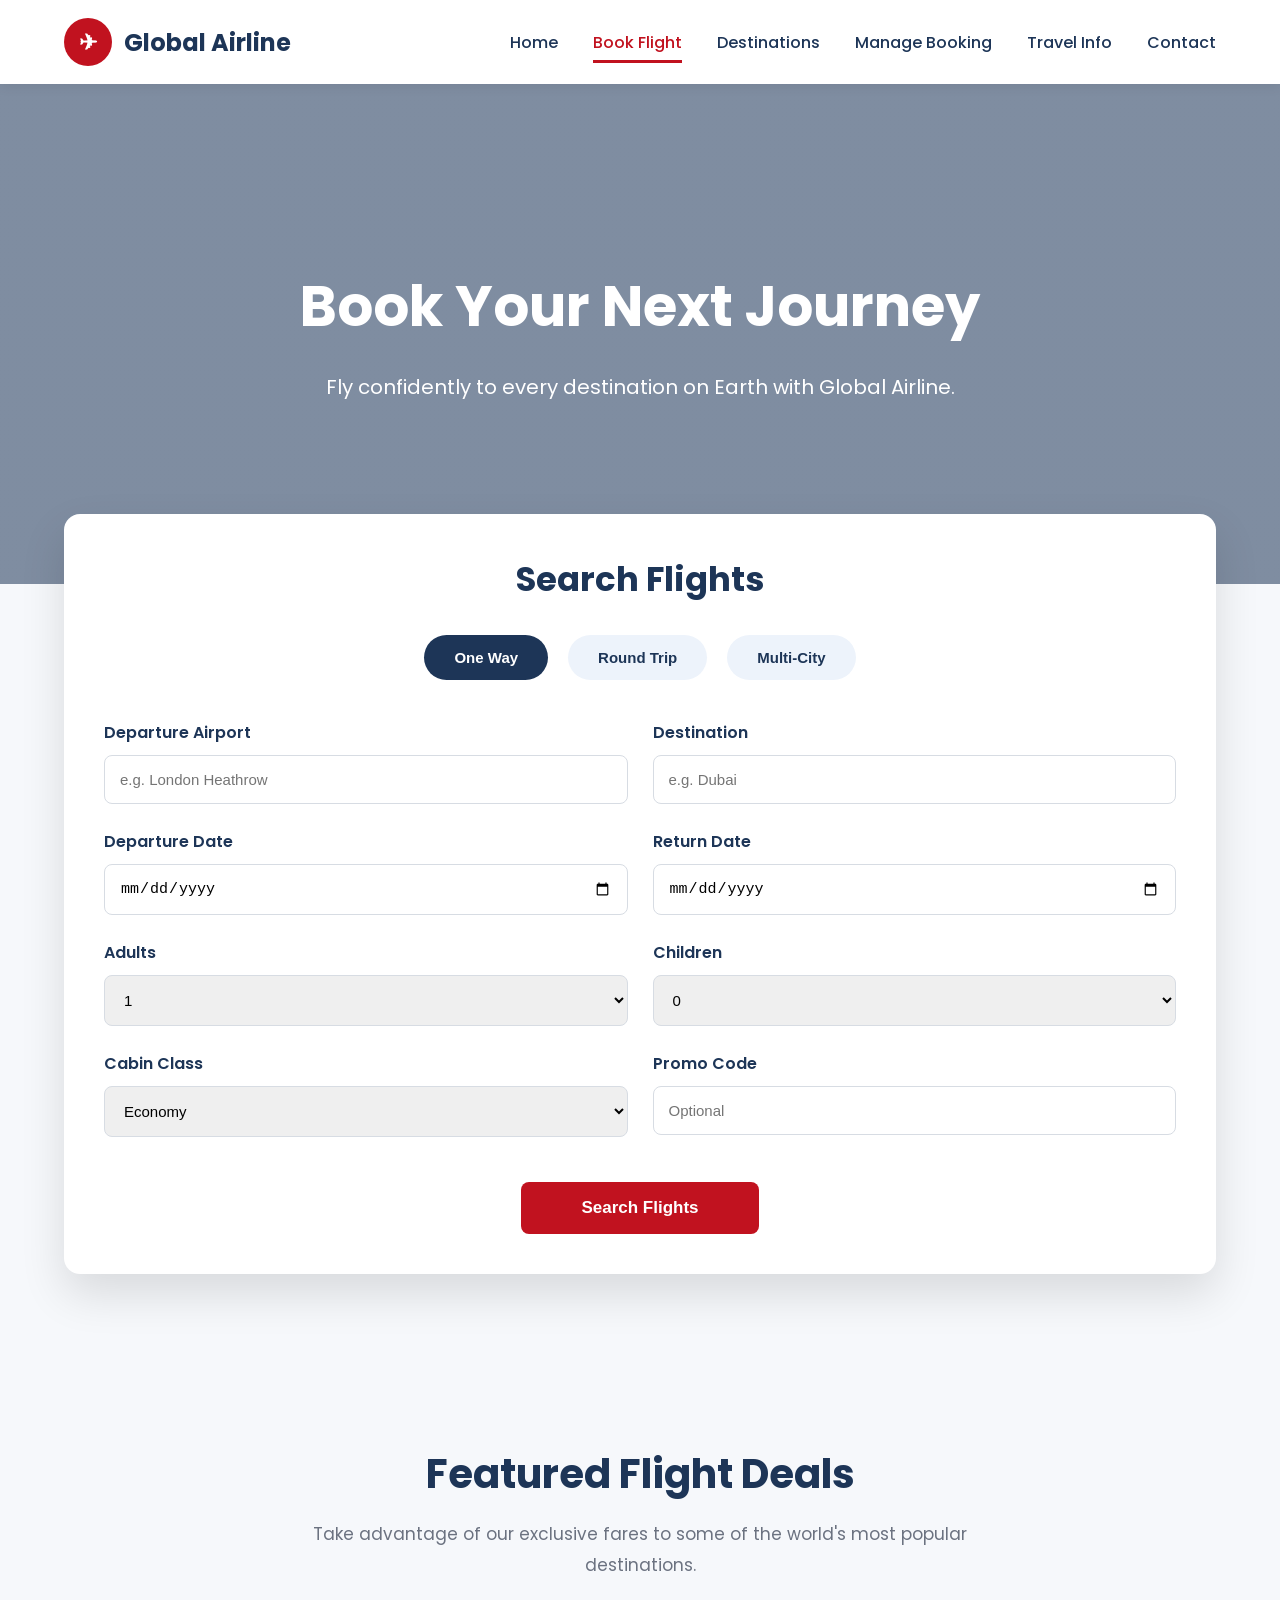
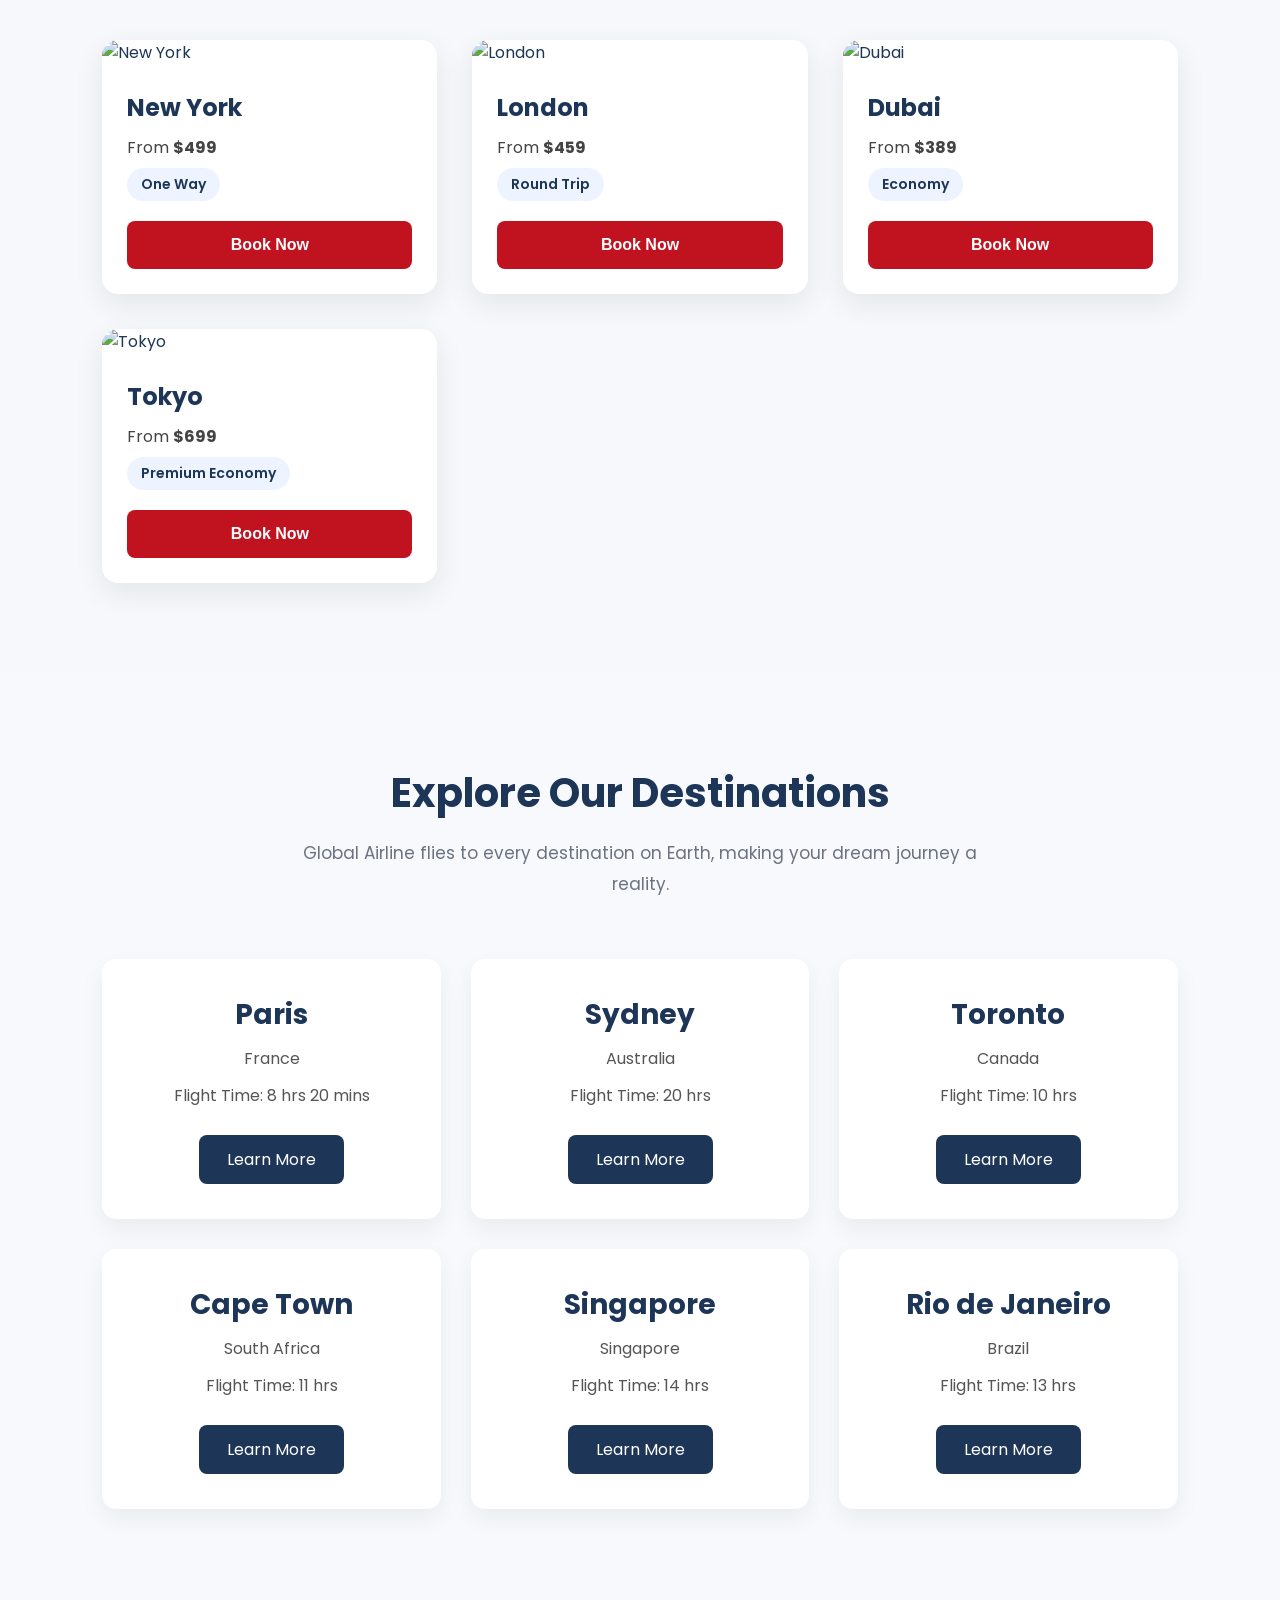
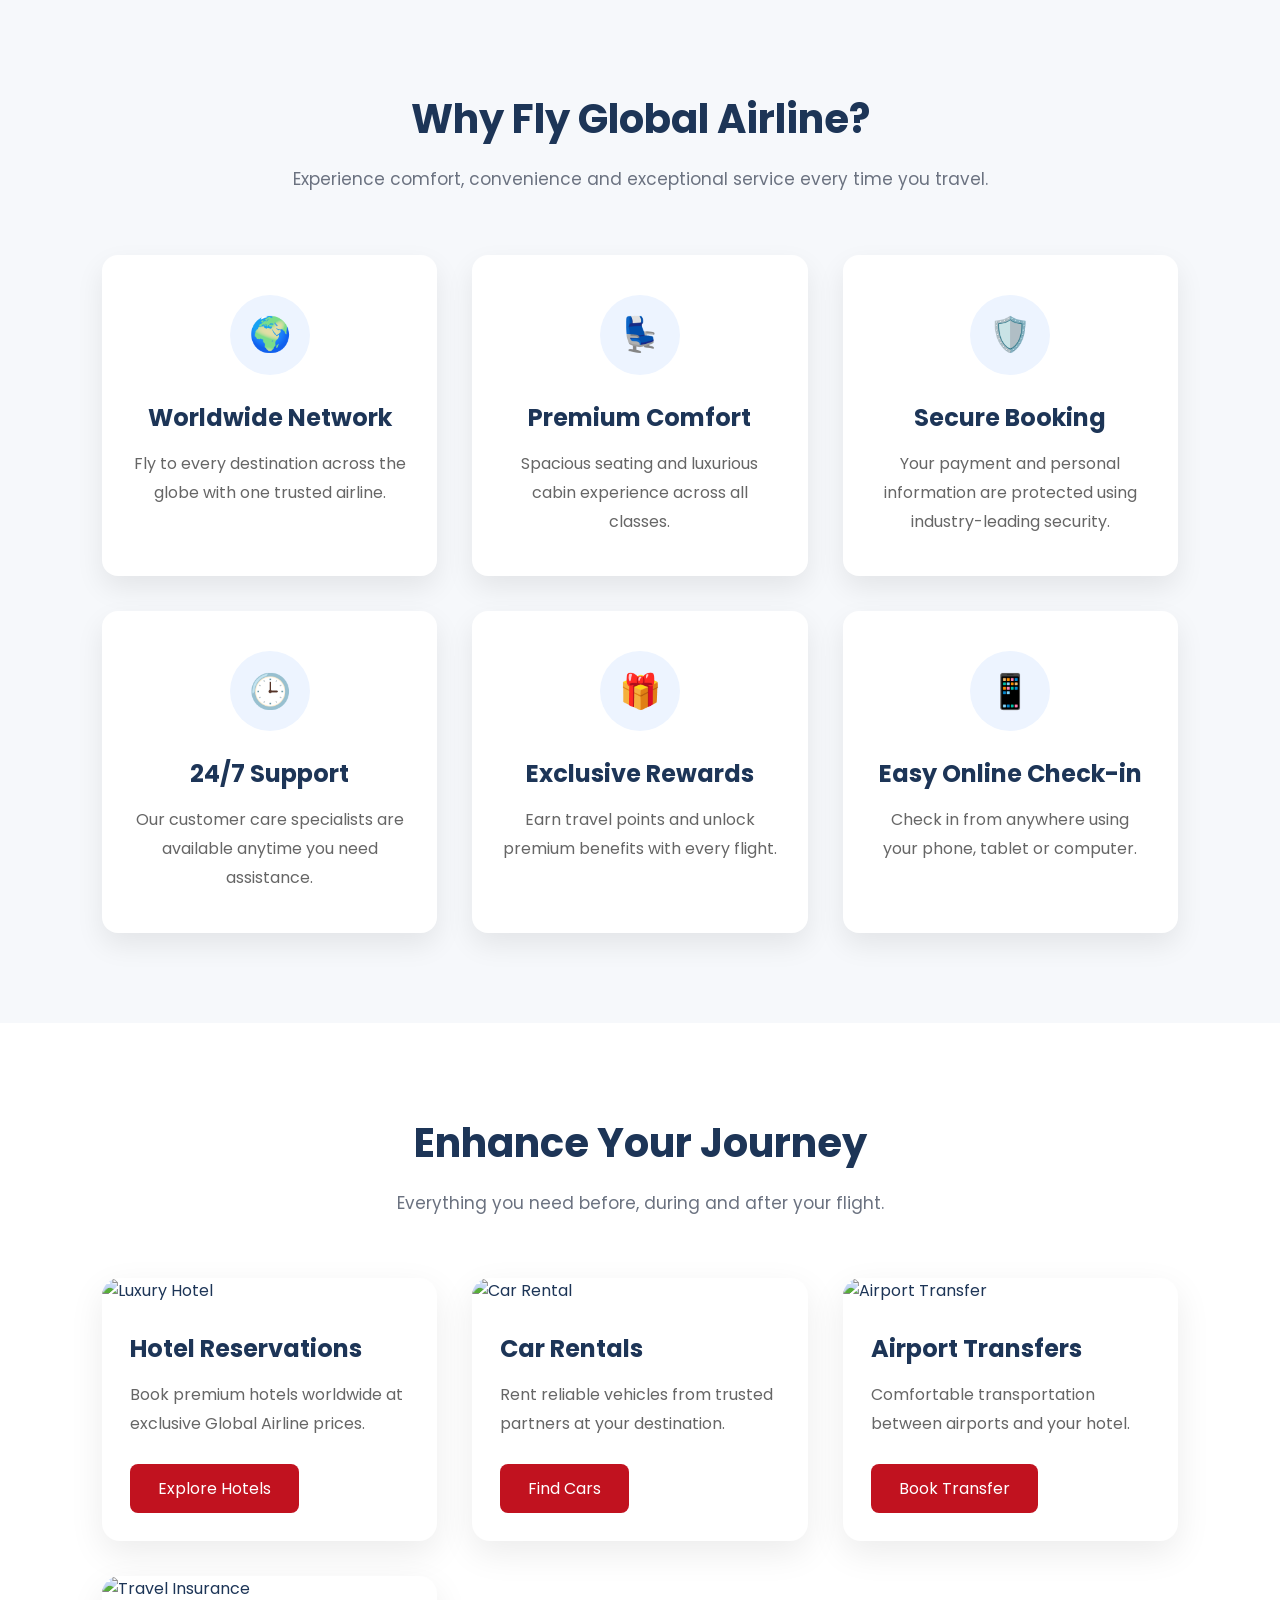
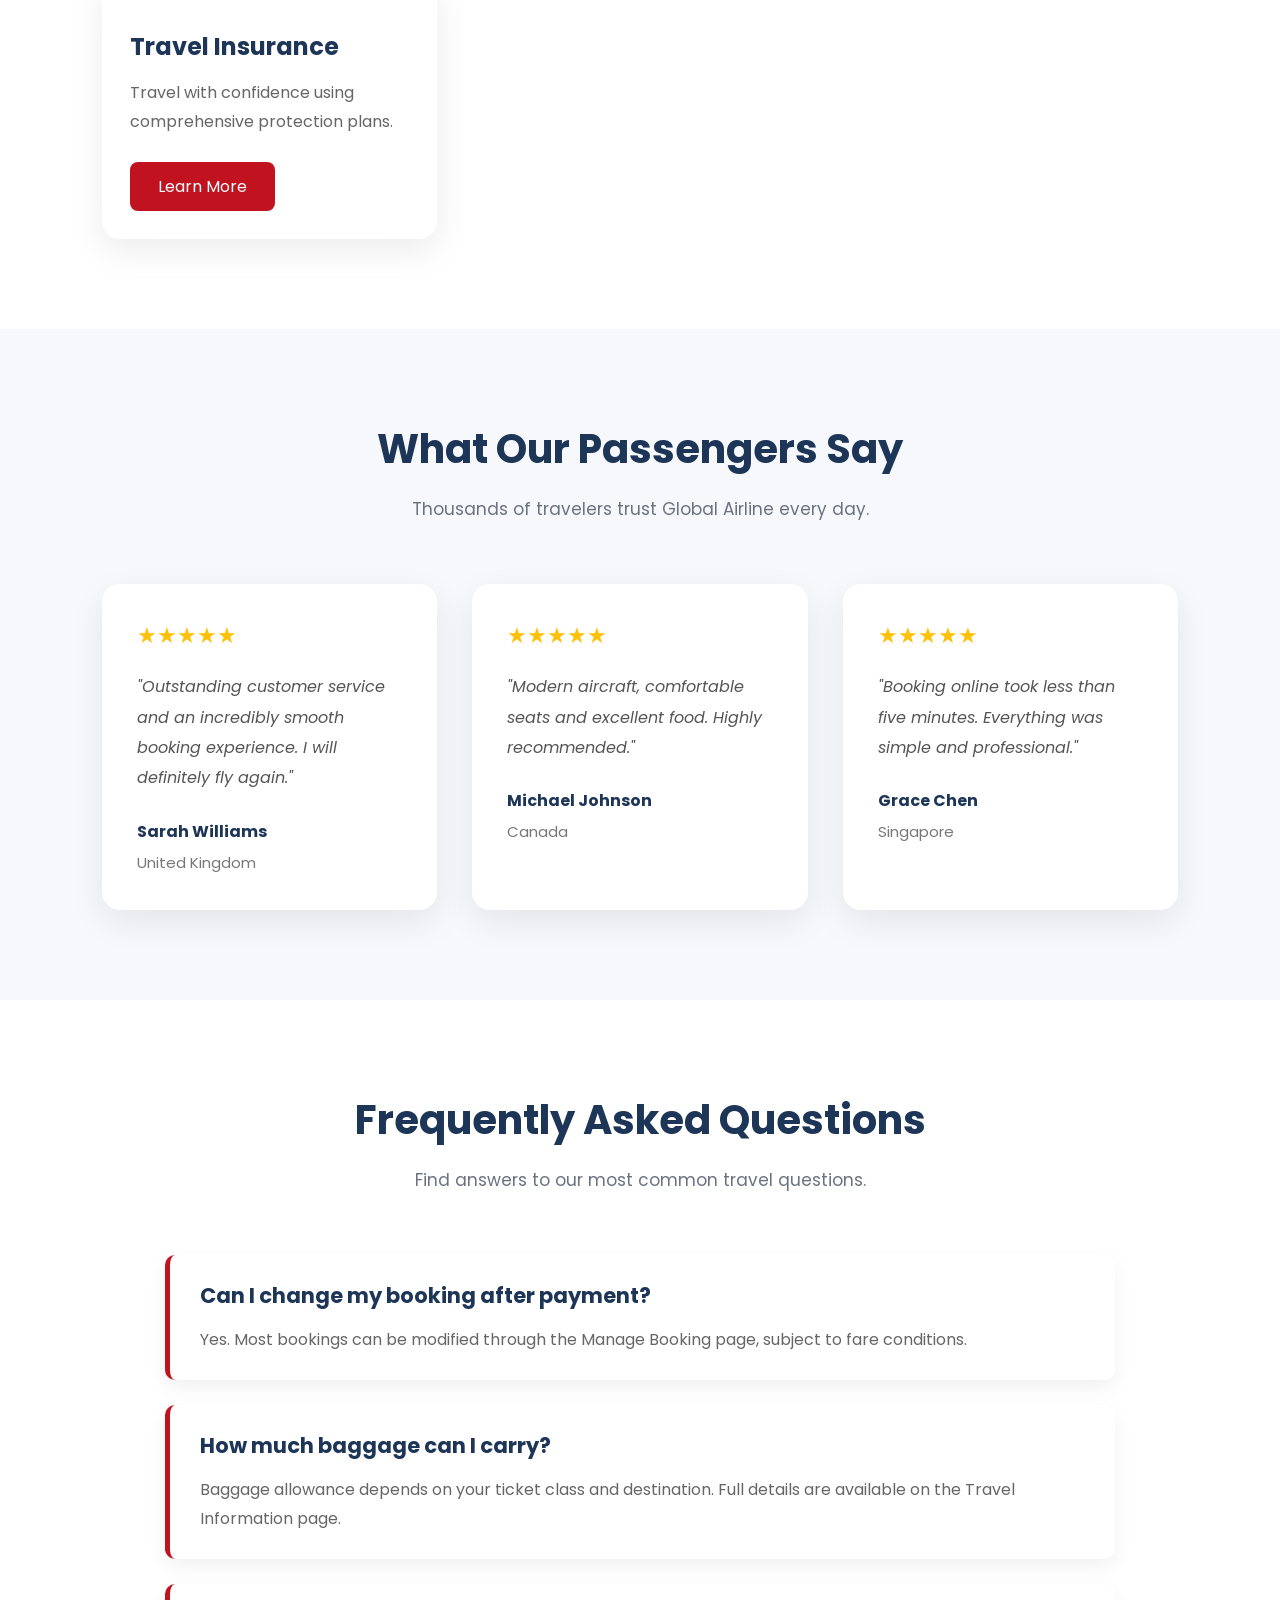
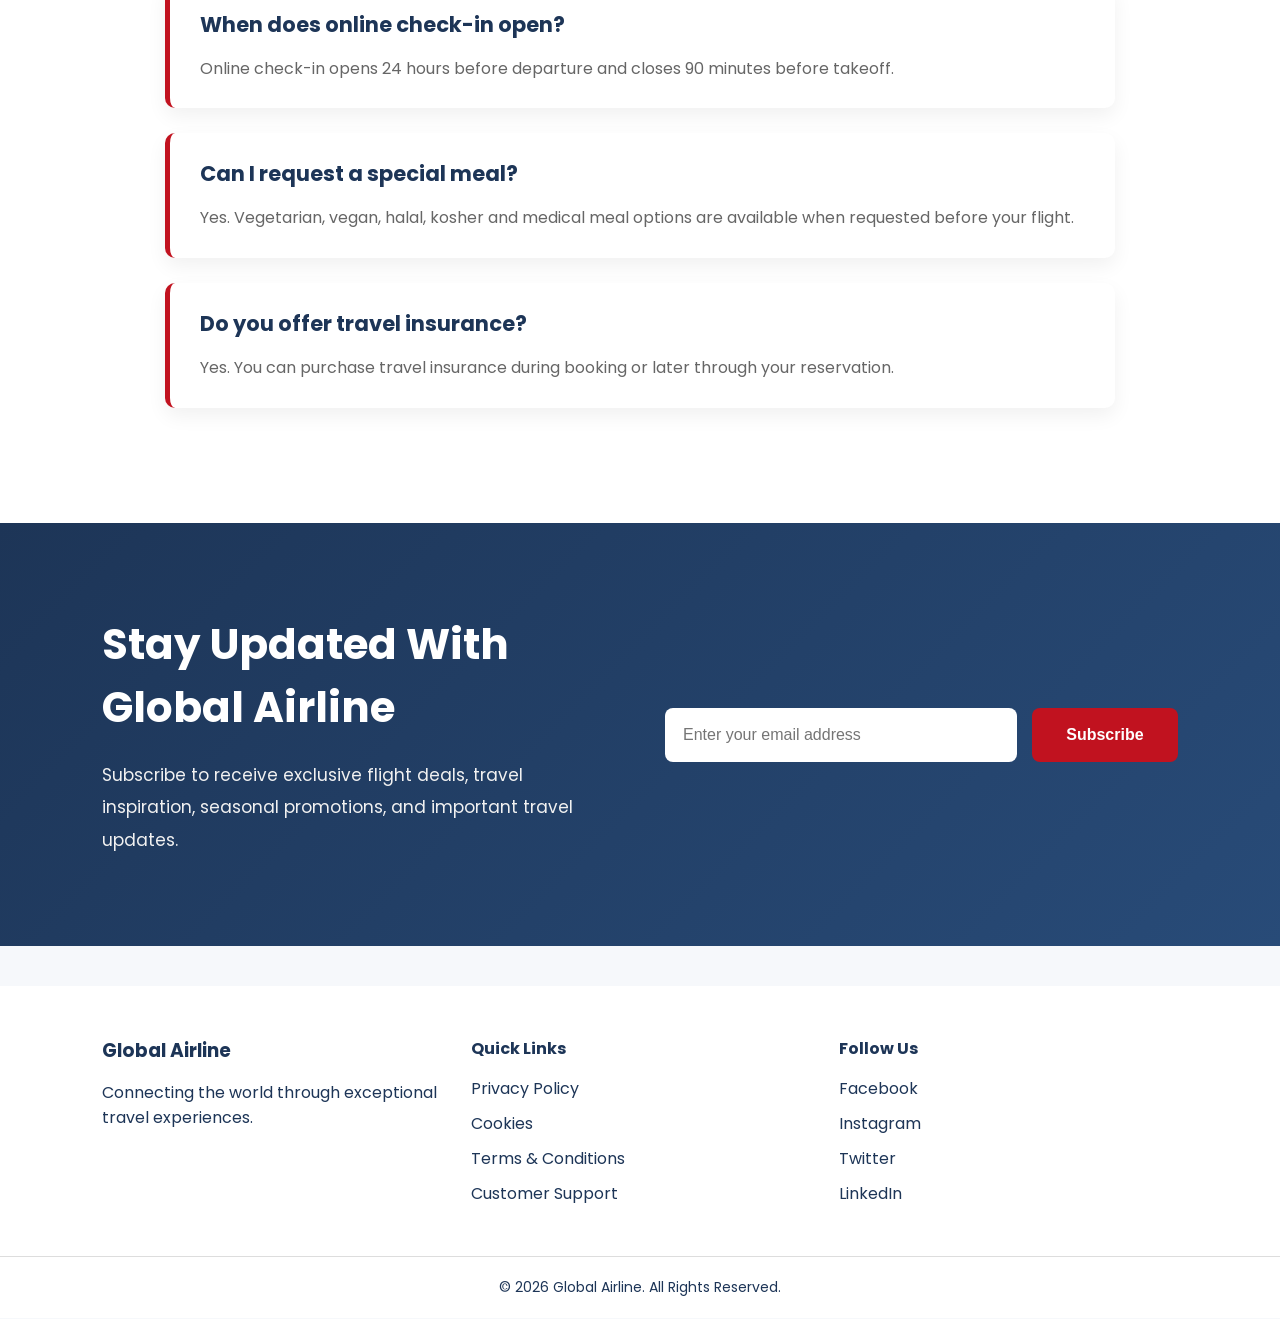
==== commit adee9d87: "add uniform footer" ====
--- a/book.html
+++ b/book.html
@@ -67,7 +67,7 @@
             </li>
 
             <li>
-                <a href="destinations.html">
+                <a href="destination.html">
                     Destinations
                 </a>
             </li>
@@ -1008,161 +1008,50 @@
      FOOTER SECTION
 =================================================== -->
 
-<footer>
-
-    <div class="footer-container">
-
-        <!-- Company Information -->
-
-        <div class="footer-column">
-
-            <h3>
-
-                Global Airline
-
-            </h3>
-
-            <p>
-
-                Connecting people, businesses and cultures
-                across every destination on Earth through
-                exceptional travel experiences.
-
-            </p>
-
-        </div>
-
-
-        <!-- Quick Links -->
-
-        <div class="footer-column">
-
-            <h3>
-
-                Quick Links
-
-            </h3>
-
-            <ul>
-
-                <li><a href="index.html">Home</a></li>
-
-                <li><a href="book-flight.html">Book Flight</a></li>
-
-                <li><a href="destinations.html">Destinations</a></li>
-
-                <li><a href="manage-booking.html">Manage Booking</a></li>
-
-                <li><a href="travel-info.html">Travel Information</a></li>
-
-                <li><a href="contact.html">Contact</a></li>
-
-            </ul>
-
-        </div>
-
-
-        <!-- Popular Routes -->
-
-        <div class="footer-column">
-
-            <h3>
-
-                Popular Routes
-
-            </h3>
-
-            <ul>
-
-                <li><a href="#">New York</a></li>
-
-                <li><a href="#">London</a></li>
-
-                <li><a href="#">Dubai</a></li>
-
-                <li><a href="#">Paris</a></li>
-
-                <li><a href="#">Tokyo</a></li>
-
-                <li><a href="#">Singapore</a></li>
-
-            </ul>
-
-        </div>
-
-
-        <!-- Customer Support -->
-
-        <div class="footer-column">
-
-            <h3>
-
-                Customer Support
-
-            </h3>
-
-            <ul>
-
-                <li>📞 +1 (800) 555-1000</li>
-
-                <li>📧 support@globalairline.com</li>
-
-                <li>🕒 24 Hours / 7 Days</li>
-
-                <li>🌍 Worldwide Assistance</li>
-
-            </ul>
-
-        </div>
-
-    </div>
-
-
-    <!-- Footer Divider -->
-
-    <hr>
-
-
-    <!-- Bottom Footer -->
-
-    <div class="footer-bottom">
-
-        <div class="social-links">
-
-            <a href="#">Facebook</a>
-
-            <a href="#">Instagram</a>
-
-            <a href="#">X</a>
-
-            <a href="#">LinkedIn</a>
-
-            <a href="#">YouTube</a>
-
-        </div>
-
-        <div class="legal-links">
-
-            <a href="#">Privacy Policy</a>
-
-            <a href="#">Cookie Policy</a>
-
-            <a href="#">Terms & Conditions</a>
-
-            <a href="#">Accessibility</a>
-
-        </div>
-
-        <p>
-
-            © 2026 Global Airline.
-            All Rights Reserved.
-
-        </p>
-
-    </div>
-
-</footer>
+ <footer>
+
+        <div class="footer-container">
+
+            <!-- Footer Brand -->
+            <div class="footer-brand">
+                <h3>Global Airline</h3>
+                <p>
+                    Connecting the world through exceptional travel experiences.
+                </p>
+            </div>
+
+            <!-- Footer Links -->
+            <div class="footer-links">
+
+                <h4>Quick Links</h4>
+
+                <a href="#">Privacy Policy</a>
+                <a href="#">Cookies</a>
+                <a href="#">Terms & Conditions</a>
+                <a href="#">Customer Support</a>
+
+            </div>
+
+            <!-- Social Media -->
+            <div class="social-media">
+
+                <h4>Follow Us</h4>
+
+                <a href="#">Facebook</a>
+                <a href="#">Instagram</a>
+                <a href="#">Twitter</a>
+                <a href="#">LinkedIn</a>
+
+            </div>
+
+        </div>
+
+        <!-- Copyright -->
+        <div class="footer-bottom">
+            <p>© 2026 Global Airline. All Rights Reserved.</p>
+        </div>
+
+    </footer>
 
 
 </body>
--- a/Css/book.css
+++ b/Css/book.css
@@ -1551,289 +1551,91 @@
     FOOTER
 ==========================================================*/
 
+/* ====================================================
+   FOOTER SECTION
+==================================================== */
 footer{
-
-    background:#102744;
-
-    color:#ffffff;
-
-}
-
-
+    background-color: white;
+
+    padding-top: 50px;
+
+    margin-top: 40px;
+}
+
+
+/* Footer Container */
 .footer-container{
-
-    max-width:1300px;
-
-    margin:auto;
-
-    padding:70px 8%;
-
-    display:grid;
-
-    grid-template-columns:repeat(auto-fit,minmax(230px,1fr));
-
-    gap:50px;
-
-}
-
-
-/* Footer Titles */
-
-.footer-column h3{
-
-    margin-bottom:25px;
-
-    font-size:24px;
-
-    color:#ffffff;
-
-}
-
-
-/* Footer Paragraph */
-
-.footer-column p{
-
-    color:#d6dce6;
-
-    line-height:1.9;
-
-}
-
-
-/* Footer Lists */
-
-.footer-column ul{
-
-    list-style:none;
-
-}
-
-
-.footer-column ul li{
-
-    margin-bottom:14px;
-
-    color:#d6dce6;
-
+    display: grid;
+
+    grid-template-columns: repeat(auto-fit, minmax(250px, 1fr));
+
+    gap: 30px;
+
+    padding: 0 8% 40px;
+}
+
+
+/* Footer Headings */
+.footer-container h3,
+.footer-container h4{
+    margin-bottom: 15px;
 }
 
 
 /* Footer Links */
-
-.footer-column a{
-
-    text-decoration:none;
-
-    color:#d6dce6;
-
-    transition:.3s;
-
-}
-
-
-.footer-column a:hover{
-
-    color:#ffffff;
-
-    padding-left:6px;
-
-}
-
-
-/* Divider */
-
-footer hr{
-
-    border:none;
-
-    border-top:1px solid rgba(255,255,255,.15);
-
-}
-
-
-/*==========================================================
-    FOOTER BOTTOM
-==========================================================*/
-
+.footer-links a,
+.social-media a{
+    display: block;
+
+    margin-bottom: 10px;
+
+    text-decoration: none;
+
+    color: #1d3557;
+
+    transition: 0.3s;
+}
+
+
+/* Footer Hover */
+.footer-links a:hover,
+.social-media a:hover{
+    color: #c1121f;
+}
+
+
+/* Footer Bottom */
 .footer-bottom{
-
-    max-width:1300px;
-
-    margin:auto;
-
-    padding:35px 8%;
-
-    display:flex;
-
-    justify-content:space-between;
-
-    align-items:center;
-
-    flex-wrap:wrap;
-
-    gap:25px;
-
-}
-
-
-/* Social Links */
-
-.social-links{
-
-    display:flex;
-
-    gap:18px;
-
-    flex-wrap:wrap;
-
-}
-
-
-.social-links a{
-
-    text-decoration:none;
-
-    color:#ffffff;
-
-    transition:.3s;
-
-    font-weight:500;
-
-}
-
-
-.social-links a:hover{
-
-    color:#C1121F;
-
-}
-
-
-/* Legal Links */
-
-.legal-links{
-
-    display:flex;
-
-    gap:18px;
-
-    flex-wrap:wrap;
-
-}
-
-
-.legal-links a{
-
-    text-decoration:none;
-
-    color:#d6dce6;
-
-    font-size:15px;
-
-    transition:.3s;
-
-}
-
-
-.legal-links a:hover{
-
-    color:#ffffff;
-
-}
-
-
-.footer-bottom p{
-
-    color:#bfc9d8;
-
-    font-size:15px;
-
-}
-
-
-/*==========================================================
-    RESPONSIVE DESIGN
-==========================================================*/
-
-@media(max-width:992px){
-
-    .newsletter-container{
-
-        flex-direction:column;
-
-        text-align:center;
-
-    }
-
-    .newsletter-form{
-
-        justify-content:center;
-
-    }
-
-}
-
-
-@media(max-width:768px){
-
-    .newsletter{
-
-        padding:70px 6%;
-
-    }
-
-    .newsletter-text h2{
-
-        font-size:32px;
-
-    }
-
-    .newsletter-form{
-
-        flex-direction:column;
-
-        width:100%;
-
-    }
-
-    .newsletter-form input,
-
-    .newsletter-form button{
-
-        width:100%;
-
-    }
-
-    .footer-bottom{
-
-        flex-direction:column;
-
-        text-align:center;
-
-    }
-
-}
-
-
-@media(max-width:480px){
-
-    .newsletter-text h2{
-
-        font-size:28px;
-
-    }
-
-    .footer-container{
-
-        padding:60px 6%;
-
-    }
-
-    .footer-column h3{
-
-        font-size:22px;
-
-    }
-
+    text-align: center;
+
+    padding: 20px;
+
+    border-top: 1px solid #ddd;
+
+    font-size: 14px;
+}
+
+
+/* ====================================================
+   RESPONSIVE DESIGN
+==================================================== */
+@media(max-width: 900px){
+
+    .navbar{
+        flex-direction: column;
+        gap: 20px;
+    }
+
+    .nav-links{
+        flex-wrap: wrap;
+        justify-content: center;
+    }
+
+    .hero-content h2{
+        font-size: 42px;
+    }
+
+    .hero-buttons{
+        flex-direction: column;
+    }
 }
